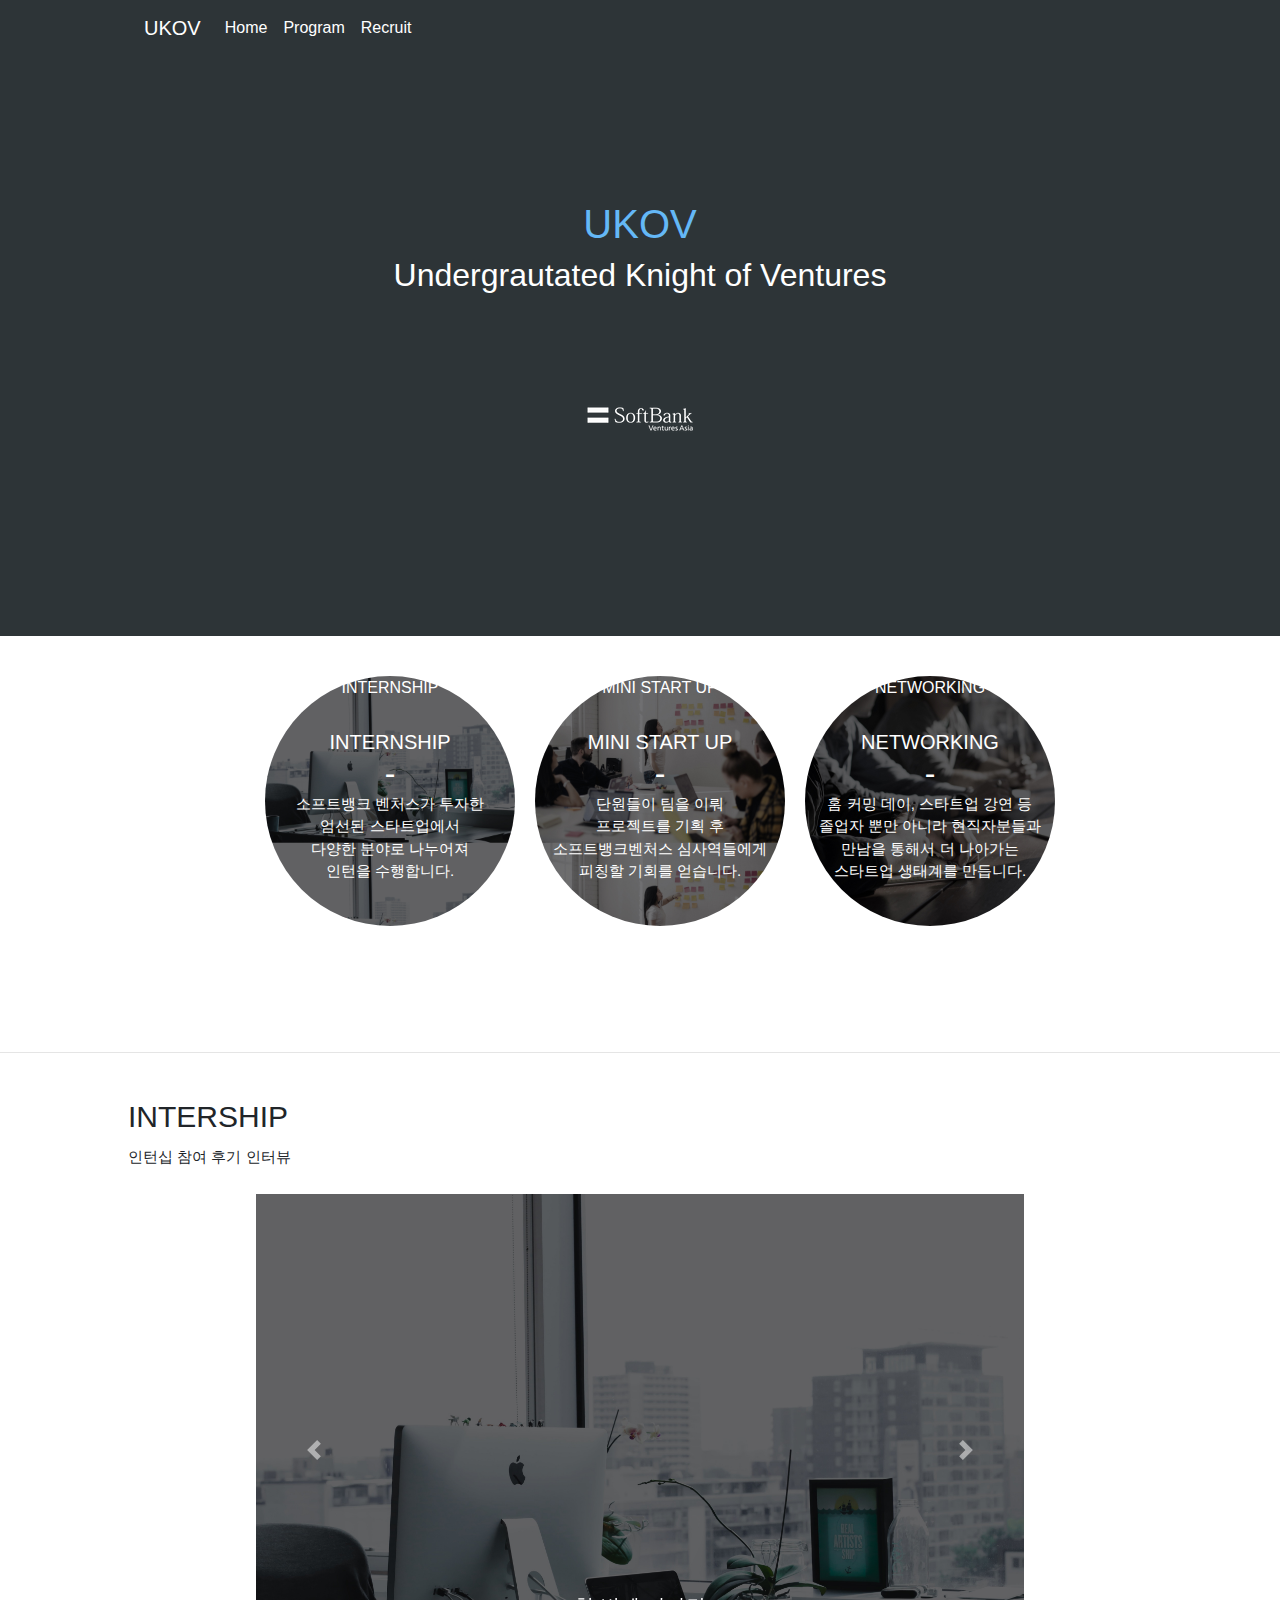
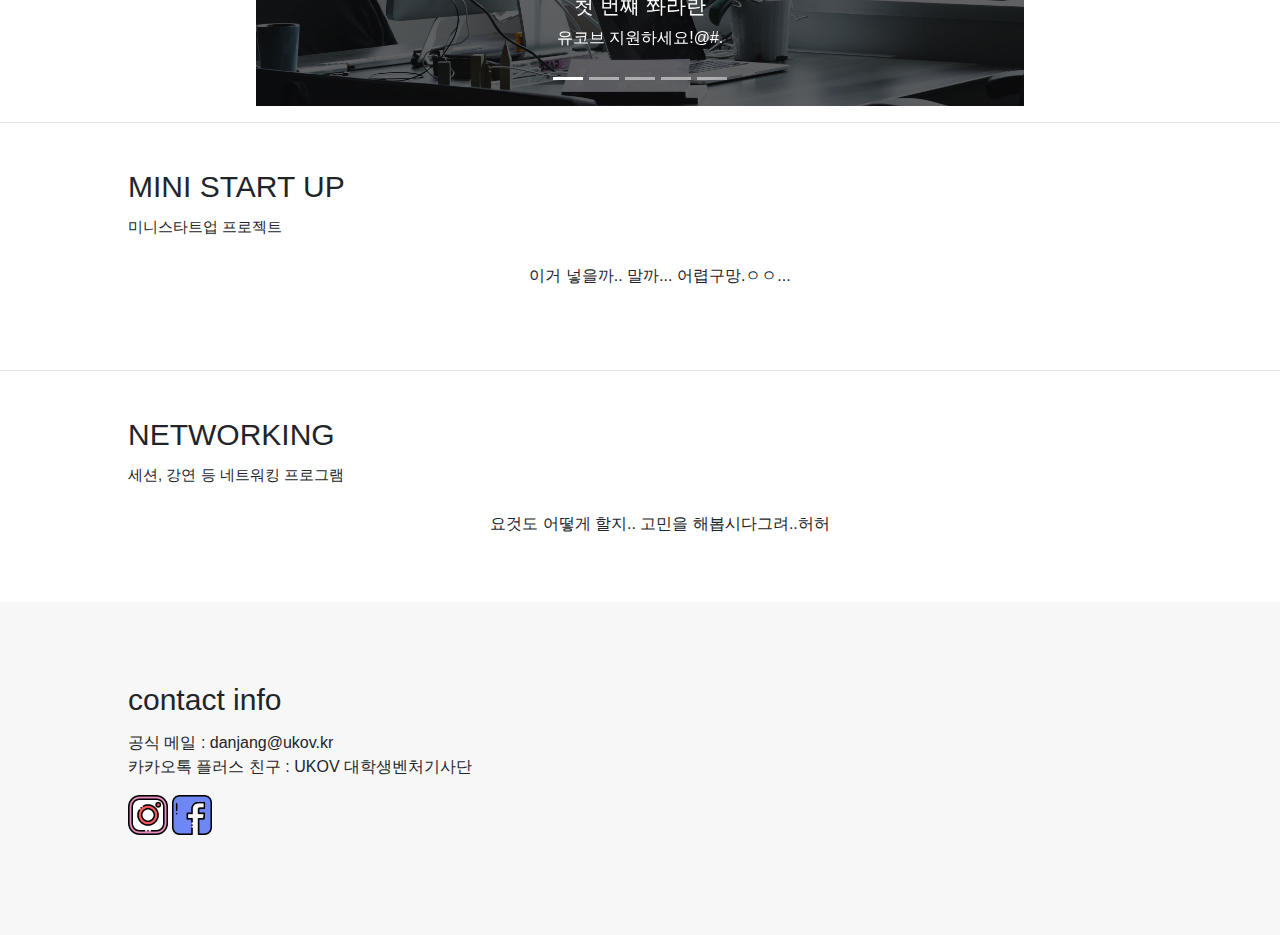
==== ukov.kr/program.html @ e38338cc "Add files via upload" ====
<!DOCTYPE html>
<head>
    <meta charset="utf-8">
    <title>UKOV.program</title>
    <link rel="stylesheet" href="style.css">
    <script src="index.js"></script>
    <link rel="stylesheet" href="https://stackpath.bootstrapcdn.com/bootstrap/4.5.2/css/bootstrap.min.css" integrity="sha384-JcKb8q3iqJ61gNV9KGb8thSsNjpSL0n8PARn9HuZOnIxN0hoP+VmmDGMN5t9UJ0Z" crossorigin="anonymous">
    <script src="https://code.jquery.com/jquery-3.5.1.slim.min.js" integrity="sha384-DfXdz2htPH0lsSSs5nCTpuj/zy4C+OGpamoFVy38MVBnE+IbbVYUew+OrCXaRkfj" crossorigin="anonymous"></script>
    <script src="https://cdn.jsdelivr.net/npm/popper.js@1.16.1/dist/umd/popper.min.js" integrity="sha384-9/reFTGAW83EW2RDu2S0VKaIzap3H66lZH81PoYlFhbGU+6BZp6G7niu735Sk7lN" crossorigin="anonymous"></script>
    <script src="https://stackpath.bootstrapcdn.com/bootstrap/4.5.2/js/bootstrap.min.js" integrity="sha384-B4gt1jrGC7Jh4AgTPSdUtOBvfO8shuf57BaghqFfPlYxofvL8/KUEfYiJOMMV+rV" crossorigin="anonymous"></script>
</head>



<body>

    <div id="navchange" class="lpadding">
        <nav class="navbar navbar-expand-lg navbar-light">
            <a class="navbar-brand" href="index.html">UKOV</a>
            <button class="navbar-toggler" type="button" data-toggle="collapse" data-target="#navbarNav" aria-controls="navbarNav" aria-expanded="false" aria-label="Toggle navigation">
            <span class="navbar-toggler-icon"></span>
            </button>
            <div class="collapse navbar-collapse" id="navbarNav">
            <ul class="navbar-nav">
                <li class="nav-item active">
                <a class="nav-link" href="index.html">Home <span class="sr-only">(current)</span></a>
                </li>
                <li class="nav-item">
                <a class="nav-link" href="#">Program</a>
                </li>
                <li class="nav-item">
                <a class="nav-link" href="recruit.html">Recruit</a>
                </li>
            </ul>
            </div>
        </nav>
    </div>

    <div class="initial">
      <h1>UKOV</h1>
      <h2>Undergrautated Knight of Ventures</h2>
      <a class="SBVS" href="http://www.softbank.co.kr/ko2/">
          <img src="images/SoftBank VA_logo_WH.webp">
      </a>
    </div>



    <div class="mission">
        <div class="mission-inbox">
            <ul>
                <li><span>INTERNSHIP</span>
                    <div>
                      <h1>INTERNSHIP</h1>
                      <h2>-</h2>
                      <p>소프트뱅크 벤처스가 투자한<br>
                          엄선된 스타트업에서<br>
                          다양한 분야로 나누어져<br>
                          인턴을 수행합니다.
                        </p>
                    </div>
                </li>
                <li><span>MINI START UP</span>
                    <span>
                      <h1>MINI START UP</h1>
                      <h2>-</h2>
                      <p>단원들이 팀을 이뤄<br>
                          프로젝트를 기획 후<br>
                          소프트뱅크벤처스 심사역들에게<br>
                          피칭할 기회를 얻습니다.
                      </p>
                    </span>
                </li>
                <li><span>NETWORKING</span>
                    <span>
                      <h1>NETWORKING</h1>
                      <h2>-</h2>
                      <p>홈 커밍 데이, 스타트업 강연 등<br>
                          졸업자 뿐만 아니라 현직자분들과<br>
                          만남을 통해서 더 나아가는<br>
                          스타트업 생태계를 만듭니다.
                        </p>
                    </span>
                </li>
            </ul>
        </div>
    </div>
    <hr>
    <div class="intership">
      <div class="lpadding">
        <h1>INTERSHIP</h1>
        <h2>인턴십 참여 후기 인터뷰</h2>
      </div>
      <div class="slidecardsizing slidecardsizing">
        <div id="carouselExampleCaptions" class="carousel slide" data-ride="carousel">
            <ol class="carousel-indicators">
              <li data-target="#carouselExampleCaptions" data-slide-to="0" class="active"></li>
              <li data-target="#carouselExampleCaptions" data-slide-to="1"></li>
              <li data-target="#carouselExampleCaptions" data-slide-to="2"></li>
              <li data-target="#carouselExampleCaptions" data-slide-to="3"></li>
              <li data-target="#carouselExampleCaptions" data-slide-to="4"></li>
            </ol>
            <div class="carousel-inner">

              <div class="carousel-item active ">
                <img src="images/first.jpg" class="d-block w-100" alt="...">
                <a href="#">
                  <div class="carousel-caption d-none d-md-block">
                    <h5>첫 번쨰 쫘라란</h5>
                    <p>유코브 지원하세요!@#.</p>
                  </div>
                </a>
              </div>
              <div class="carousel-item">
                <img src="images/second.jpg" class="d-block w-100" alt="...">
                <a href="#">
                  <div class="carousel-caption d-none d-md-block">
                    <h5>다음은 당신입니다</h5>
                    <p>welcome to ukov.</p>
                  </div>
                </a>
              </div>
              <div class="carousel-item">
                <img src="images/third.jpg" class="d-block w-100" alt="...">
                <a href="#">
                  <div class="carousel-caption d-none d-md-block">
                    <h5>세 번째도 쭈르륽</h5>
                    <p>당신을 기다리고 있답니다 :)</p>
                  </div>
                  </a>
              </div>
              <div class="carousel-item">
                <img src="images/fourth.JPG" class="d-block w-100" alt="...">
                <a href="#">
                  <div class="carousel-caption d-none d-md-block">
                    <h5>네 번째도 이렇게 왔어요</h5>
                    <p>후후 23기 지원 조금 있으면 시작합니다.</p>
                  </div>
                  </a>
              </div>
              <div class="carousel-item">
                <img src="images/fifth.JPG" class="d-block w-100" alt="...">
                <a href="#">
                  <div class="carousel-caption d-none d-md-block">
                    <h5>얄루얄루</h5>
                    <p>합격을 기원합니다 :D</p>
                  </div>
                </a>
              </div>
            </div>
            <a class="carousel-control-prev" href="#carouselExampleCaptions" role="button" data-slide="prev">
              <span class="carousel-control-prev-icon" aria-hidden="true"></span>
              <span class="sr-only">Previous</span>
            </a>
            <a class="carousel-control-next" href="#carouselExampleCaptions" role="button" data-slide="next">
              <span class="carousel-control-next-icon" aria-hidden="true"></span>
              <span class="sr-only">Next</span>
            </a>
        </div>
      </div>
    </div>
    <hr>
    <div class="MINISTARTUP">
      <div class="lpadding">
        <h1>MINI START UP</h1>
        <h2>​미니스타트업 프로젝트</h2>
      </div>
      <div class="programcard">
        <ul>
          <li>이거 넣을까.. 말까... 어렵구망.ㅇㅇ...</li>
        </ul>
      </div>
    </div>
    <hr>
    <div class="NETWORKING">
      <div class="lpadding">
        <h1>NETWORKING</h1>
        <h2>​세션, 강연 등 네트워킹 프로그램</h2>
      </div>
      <div class="programcard">
        <ul>
          <li>요것도 어떻게 할지.. 고민을 해봅시다그려..허허<li>
        </ul>
      </div>
    </div>



    <div class="contact lpadding">
        <h1>contact info</h1>
        <p>공식 메일 : danjang@ukov.kr<br>
            카카오톡 플러스 친구 : UKOV 대학생벤처기사단<br>
        </p>
        <a href="https://www.instagram.com/ukov_official/"><img src="images/instagram.png"></a>
        <a href="https://www.facebook.com/ukov.kr"><img src="images/facebook.png"></a>
    </div>

</body>
---- ukov.kr/style.css ----
@import url(<link href="https://fonts.googleapis.com/css2?family=Roboto:wght@500;700&display=swap" rel="stylesheet">);

body{
    all: unset;
    background-color: white;
    margin: 0px;
    padding: 0px;
    border: 0px;
}
li {
    all:unset;
}

hr {
    color: #f7f7f7;
    margin: 0;
}

.lpadding{
    padding-left: 10%;
    padding-right: 10%;
}

.lpadding h1{
    font-size: 30px;
    padding-top: 30px;
    padding-bottom: 5px;
}

.lpadding h2{
    font-size: 15px;
    padding-bottom: 20px;
}



#navchange{
    z-index: 10;
    background-color: #2d3437;
    position: fixed;
    top: 0;
    left: 0;
    right: 0;
    height: 60px;
}

#navchange a{
    color: white;
}

#navchange a:hover{
    color: #64B8F6;
}






.initial{
    text-align: center;
    padding-top: 200px;
    padding-bottom: 200px;
    background-color: #2d3437;
    display: flex;
    flex-direction: column;
    justify-items: center;
    align-items: center;

}

.initial h1{
    color: #64B8F6;
    font-family: 'Roboto', sans-serif;
}

.initial h2{
    color: white;
    padding-bottom: 100px;
    font-family: 'Roboto', sans-serif;
}






.vision-box{
    background-color: #f7f7f7;
    color: #2d3437;
    text-align : center;
    padding-top: 100px;
    padding-bottom: 100px;
}









.about-box{
    padding-top: 100px;
    padding-bottom: 100px;
    background-color: white;
    text-align: left;
    align-items: center;
}
.about-box ul{
    text-align: center;
    display: flex;
    justify-content: center;
    flex-wrap: wrap;
    padding-right: 50px;
    padding-left: 50px;
}
.about-box li{
    padding-top: 30px;
    padding-left: 20px;
    padding-right: 20px;
}
.about-card p{
 font-size: 10px;
}








.mission ul{
    padding-top: 30px;
    padding-bottom: 100px;
    display: flex;
    justify-content: center;
    flex-wrap: wrap;
}

.mission li{
    text-align: center;
    border-radius: 50%;
    width: 250px;
    height: 250px;
    margin: 0px;
    color: white;  
    margin: 10px;
}

.mission li:nth-child(1){
    background-image: url(images/first.jpg);
    background-size: 100%;
}



.mission li:nth-child(1) span{
    z-index: 2;
    opacity: 1;
}

.mission li:nth-child(1) div:hover{
    background-color: yellow;
    padding: 20px;
    display: none;
}


.mission li:nth-child(1) span{
    display: block;
}








.mission li:nth-child(2){
    background-image: url(images/second.jpg);
    background-size: 100%;
}

.mission li:nth-child(3){
    background-image: url(images/third.jpg);
    background-size: 150%;
}



.mission li h1{
    padding-top: 30px;
    font-size: 20px;
    margin: 0px;
}
.mission li p{
    font-size: 15px;
}
.mission li h2{
    margin: 0px;
}









.partners ul{
    align-items: center;
    padding: 30px 10%;
    display: flex;
    flex-wrap: wrap;
    justify-content: space-evenly;
}

.partners ul li{
    max-width: 150px;
    justify-items: ;
}

.partners li img{
    max-width: 120px;

}







.contact {
    background-color: #f7f7f7;
    padding-bottom: 100px;
    padding-top: 50px;
}

.contact a img{
    width: 40px;
}


.programcard{
    text-align: center;
    padding-bottom: 50px;
}




.slidecardsizing {
    padding-left: 20%;
    padding-right: 20%;
}








.recruitinfo ul{
    padding-top: 20px;
    display: flex;
    flex-direction: column;
}

.recruitinfo ul li{
    padding-top: 50px;
    padding-bottom: 30px;
    display: flex;
}

.recruitinfo ul li h3{
    font-size: 20px;
    font-weight: bold;
}

.recruitinfo ul li span:nth-child(1){
    width: 15%;
    color: #64B8F6;
    font-size: 20px;
    font-weight: bold;
}

.recruitinfo ul li span:nth-child(2){
    width:  75%;
}
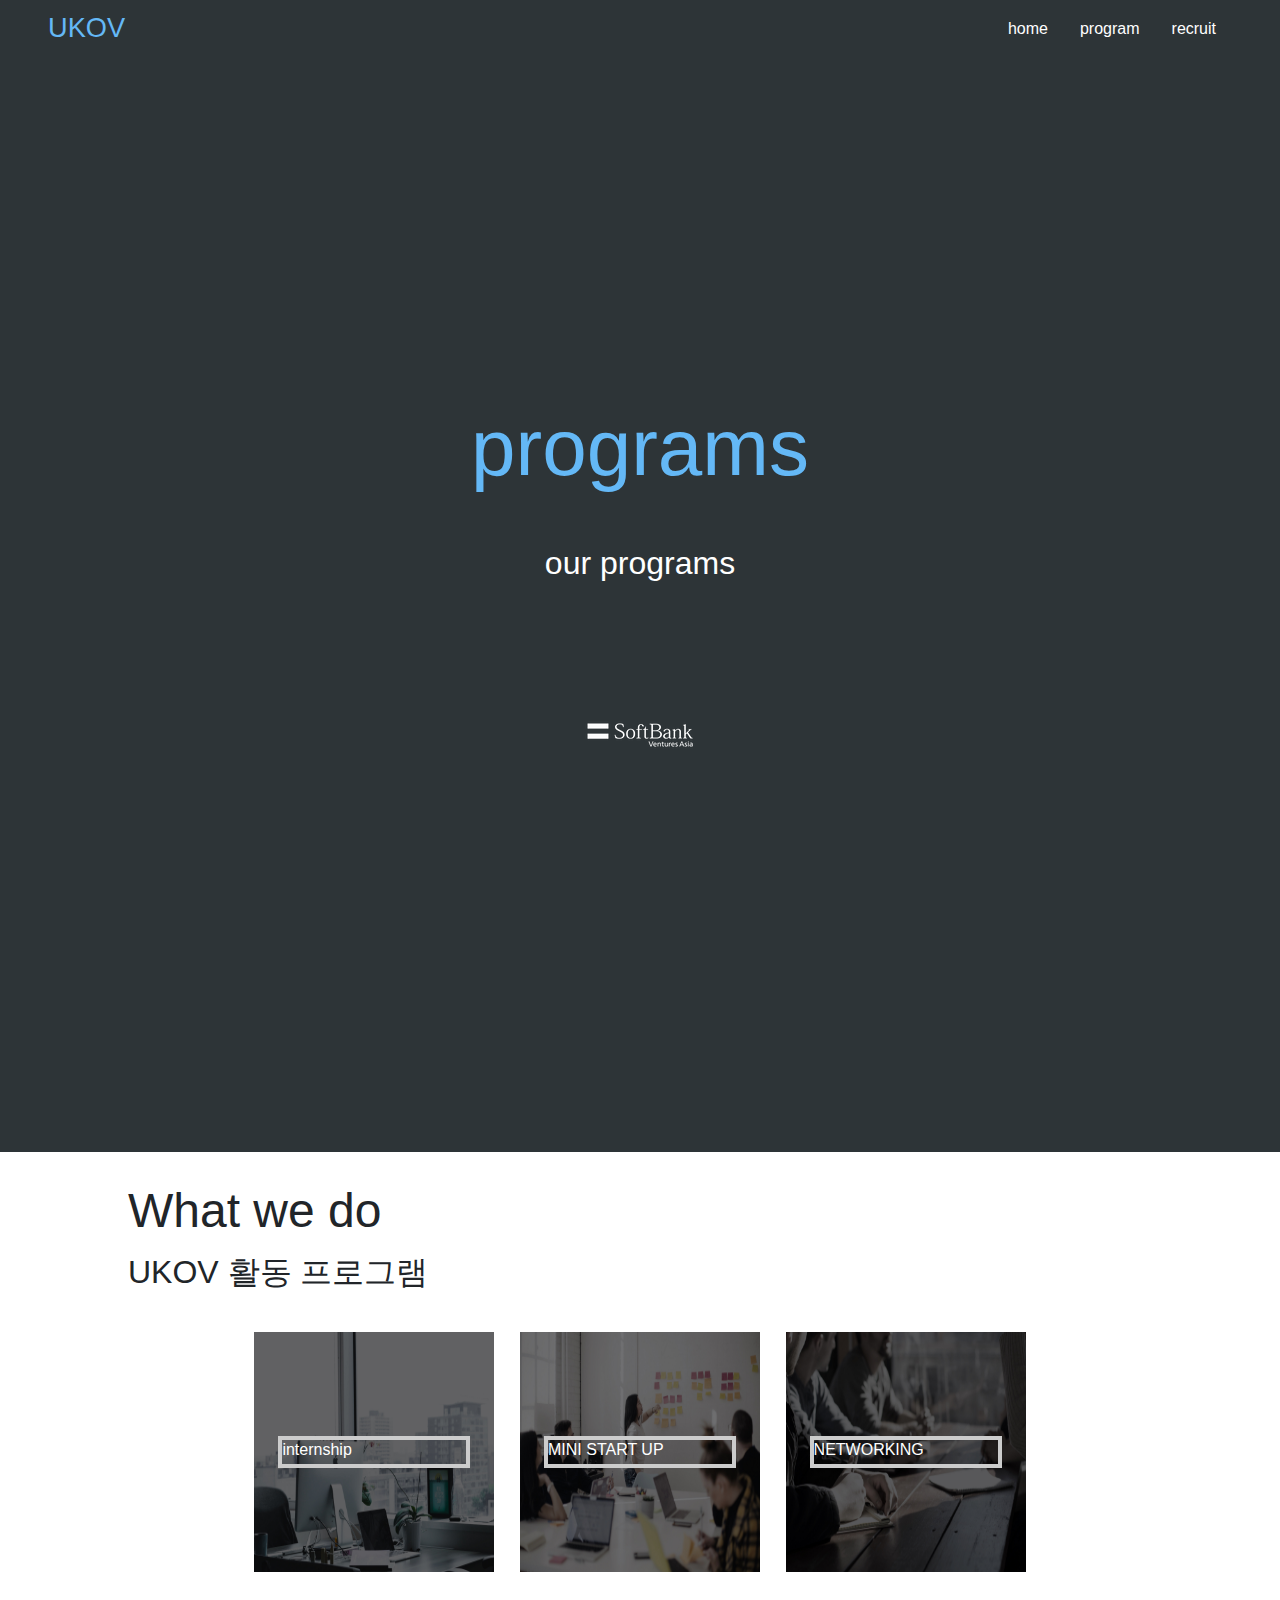
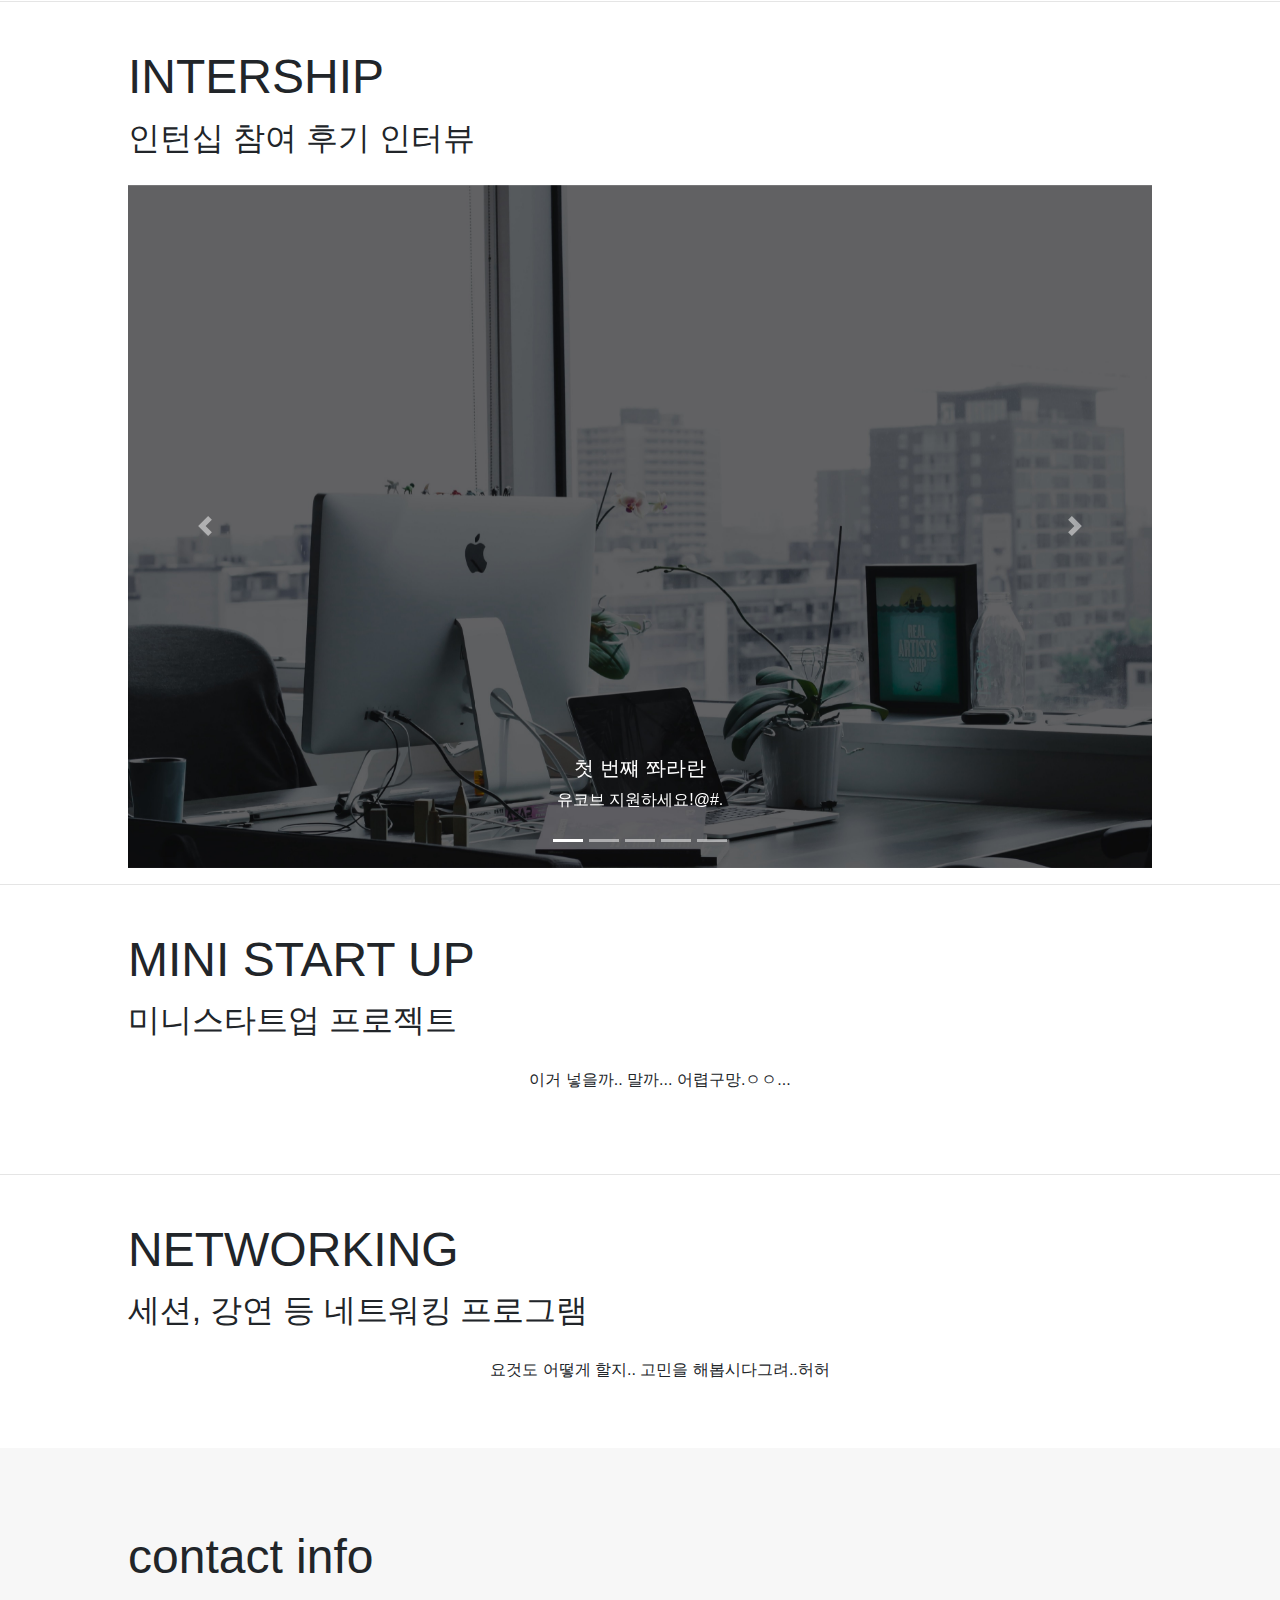
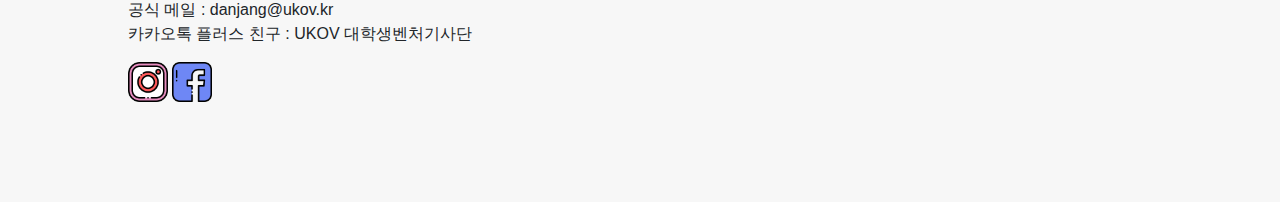
==== commit efdd500e: "Add files via upload" ====
--- a/ukov.kr/program.html
+++ b/ukov.kr/program.html
@@ -1,9 +1,10 @@
 <!DOCTYPE html>
 <head>
     <meta charset="utf-8">
+    <meta name="viewport" content="width-device-width, initial-scale=1.0">
     <title>UKOV.program</title>
     <link rel="stylesheet" href="style.css">
-    <script src="index.js"></script>
+    <script src="index.js" defer></script>
     <link rel="stylesheet" href="https://stackpath.bootstrapcdn.com/bootstrap/4.5.2/css/bootstrap.min.css" integrity="sha384-JcKb8q3iqJ61gNV9KGb8thSsNjpSL0n8PARn9HuZOnIxN0hoP+VmmDGMN5t9UJ0Z" crossorigin="anonymous">
     <script src="https://code.jquery.com/jquery-3.5.1.slim.min.js" integrity="sha384-DfXdz2htPH0lsSSs5nCTpuj/zy4C+OGpamoFVy38MVBnE+IbbVYUew+OrCXaRkfj" crossorigin="anonymous"></script>
     <script src="https://cdn.jsdelivr.net/npm/popper.js@1.16.1/dist/umd/popper.min.js" integrity="sha384-9/reFTGAW83EW2RDu2S0VKaIzap3H66lZH81PoYlFhbGU+6BZp6G7niu735Sk7lN" crossorigin="anonymous"></script>
@@ -14,84 +15,85 @@
 
 <body>
 
-    <div id="navchange" class="lpadding">
-        <nav class="navbar navbar-expand-lg navbar-light">
-            <a class="navbar-brand" href="index.html">UKOV</a>
-            <button class="navbar-toggler" type="button" data-toggle="collapse" data-target="#navbarNav" aria-controls="navbarNav" aria-expanded="false" aria-label="Toggle navigation">
-            <span class="navbar-toggler-icon"></span>
-            </button>
-            <div class="collapse navbar-collapse" id="navbarNav">
-            <ul class="navbar-nav">
-                <li class="nav-item active">
-                <a class="nav-link" href="index.html">Home <span class="sr-only">(current)</span></a>
-                </li>
-                <li class="nav-item">
-                <a class="nav-link" href="#">Program</a>
-                </li>
-                <li class="nav-item">
-                <a class="nav-link" href="recruit.html">Recruit</a>
-                </li>
-            </ul>
-            </div>
-        </nav>
+  <div class="navBar lpadding">
+    <div class="navBarMain">
+        <a href="index.html">UKOV</a>
     </div>
+    <div class="navBarMenu">
+        <li><a href="index.html">home</a></li>
+        <li><a href="program.html">program</a></li>
+        <li><a href="recruit.html">recruit</a></li>
+    </div>
+    <a href="#" class="navBarToggleBtn">
+        <img src="images/hamburger.png">
+    </a>
+</div>
 
     <div class="initial">
-      <h1>UKOV</h1>
-      <h2>Undergrautated Knight of Ventures</h2>
-      <a class="SBVS" href="http://www.softbank.co.kr/ko2/">
+      <h1>programs</h1>
+      <h2>our programs</h2>
+      <a href="http://www.softbank.co.kr/ko2/">
           <img src="images/SoftBank VA_logo_WH.webp">
       </a>
     </div>
 
 
 
+    
+    <div class="lpadding">
+        <h1>What we do</h1>
+        <h2>UKOV 활동 프로그램</h2>
+    </div>
     <div class="mission">
-        <div class="mission-inbox">
-            <ul>
-                <li><span>INTERNSHIP</span>
-                    <div>
-                      <h1>INTERNSHIP</h1>
-                      <h2>-</h2>
-                      <p>소프트뱅크 벤처스가 투자한<br>
+      <div class="imgHoverEvent">
+          <div class="imgBox"><img src="images/first.jpg"> </div>
+              <div class="hoverBox">
+                  <span>
+                      <h1>internship</h1>
+                      <p class="p1">internship</p>
+                      <p class="p2">소프트뱅크 벤처스가 투자한<br>
                           엄선된 스타트업에서<br>
                           다양한 분야로 나누어져<br>
-                          인턴을 수행합니다.
-                        </p>
-                    </div>
-                </li>
-                <li><span>MINI START UP</span>
-                    <span>
+                          인턴을 수행합니다.</p>
+                  </span>
+              </div>
+      </div>
+
+      <div class="imgHoverEvent">
+          <div class="imgBox"><img src="images/second.jpg"> </div>
+              <div class="hoverBox">
+                  <span>
                       <h1>MINI START UP</h1>
-                      <h2>-</h2>
-                      <p>단원들이 팀을 이뤄<br>
+                      <p class="p1">MINI START UP</p>
+                      <p class="p2">단원들이 팀을 이뤄<br>
                           프로젝트를 기획 후<br>
                           소프트뱅크벤처스 심사역들에게<br>
-                          피칭할 기회를 얻습니다.
-                      </p>
-                    </span>
-                </li>
-                <li><span>NETWORKING</span>
-                    <span>
+                          피칭할 기회를 얻습니다.</p>
+                  </span>
+              </div>
+      </div>
+
+      <div class="imgHoverEvent">
+          <div class="imgBox"><img src="images/third.jpg"> </div>
+              <div class="hoverBox">
+                  <span>
                       <h1>NETWORKING</h1>
-                      <h2>-</h2>
-                      <p>홈 커밍 데이, 스타트업 강연 등<br>
+                      <p class="p1">NETWORKING</p>
+                      <p class="p2">홈 커밍 데이, 스타트업 강연 등<br>
                           졸업자 뿐만 아니라 현직자분들과<br>
                           만남을 통해서 더 나아가는<br>
-                          스타트업 생태계를 만듭니다.
-                        </p>
-                    </span>
-                </li>
-            </ul>
-        </div>
-    </div>
+                          스타트업 생태계를 만듭니다.</p>
+                  </span>
+              </div>
+      </div>
+  </div>
     <hr>
-    <div class="intership">
+    <div id="internship">
       <div class="lpadding">
         <h1>INTERSHIP</h1>
         <h2>인턴십 참여 후기 인터뷰</h2>
       </div>
-      <div class="slidecardsizing slidecardsizing">
+      <div class="lpadding">
         <div id="carouselExampleCaptions" class="carousel slide" data-ride="carousel">
             <ol class="carousel-indicators">
               <li data-target="#carouselExampleCaptions" data-slide-to="0" class="active"></li>
@@ -101,11 +103,10 @@
               <li data-target="#carouselExampleCaptions" data-slide-to="4"></li>
             </ol>
             <div class="carousel-inner">
-
               <div class="carousel-item active ">
                 <img src="images/first.jpg" class="d-block w-100" alt="...">
                 <a href="#">
-                  <div class="carousel-caption d-none d-md-block">
+                  <div class="carousel-caption d-md-block">
                     <h5>첫 번쨰 쫘라란</h5>
                     <p>유코브 지원하세요!@#.</p>
                   </div>
@@ -114,35 +115,35 @@
               <div class="carousel-item">
                 <img src="images/second.jpg" class="d-block w-100" alt="...">
                 <a href="#">
-                  <div class="carousel-caption d-none d-md-block">
+                  <div class="carousel-caption d-md-block">
                     <h5>다음은 당신입니다</h5>
                     <p>welcome to ukov.</p>
                   </div>
                 </a>
               </div>
-              <div class="carousel-item">
+              <div class="carousel-item"> 
                 <img src="images/third.jpg" class="d-block w-100" alt="...">
                 <a href="#">
-                  <div class="carousel-caption d-none d-md-block">
+                  <div class="carousel-caption d-md-block">
                     <h5>세 번째도 쭈르륽</h5>
                     <p>당신을 기다리고 있답니다 :)</p>
                   </div>
                   </a>
               </div>
               <div class="carousel-item">
-                <img src="images/fourth.JPG" class="d-block w-100" alt="...">
+                <img src="images/first.jpg" class="d-block w-100" alt="...">
                 <a href="#">
-                  <div class="carousel-caption d-none d-md-block">
+                  <div class="carousel-caption d-md-block">
                     <h5>네 번째도 이렇게 왔어요</h5>
                     <p>후후 23기 지원 조금 있으면 시작합니다.</p>
                   </div>
                   </a>
               </div>
               <div class="carousel-item">
-                <img src="images/fifth.JPG" class="d-block w-100" alt="...">
+                <img src="images/second.jpg" class="d-block w-100" alt="...">
                 <a href="#">
-                  <div class="carousel-caption d-none d-md-block">
-                    <h5>얄루얄루</h5>
+                  <div class="carousel-caption d-md-block">
+                    <h5>하하이 이것 참</h5>
                     <p>합격을 기원합니다 :D</p>
                   </div>
                 </a>
--- a/ukov.kr/style.css
+++ b/ukov.kr/style.css
@@ -1,12 +1,18 @@
 @import url(<link href="https://fonts.googleapis.com/css2?family=Roboto:wght@500;700&display=swap" rel="stylesheet">);
+
+
 
 body{
     all: unset;
-    background-color: white;
+    background-color: #2d3437;
     margin: 0px;
     padding: 0px;
     border: 0px;
-}
+    font-size: 20px;
+    font-family: 'Roboto' sans-serif;
+}
+
+
 li {
     all:unset;
 }
@@ -22,34 +28,66 @@
 }
 
 .lpadding h1{
-    font-size: 30px;
+    font-size: 3rem;
     padding-top: 30px;
     padding-bottom: 5px;
 }
 
 .lpadding h2{
-    font-size: 15px;
+    font-size: 2rem;
     padding-bottom: 20px;
 }
 
 
 
-#navchange{
-    z-index: 10;
+
+
+.navBar {
+    display: flex;
+    justify-content: space-between;
+    align-items: center;
     background-color: #2d3437;
+    color: white;
+    padding: 0.5em 3em;
     position: fixed;
     top: 0;
-    left: 0;
-    right: 0;
-    height: 60px;
-}
-
-#navchange a{
+    width: 100%;
+    z-index: 10;
+}
+
+.navBar a{
+    font-size: 1.7em;
+    color: #64b8f6;
+}
+
+.navBarMenu{
+    display: flex;
+    justify-content: space-between;
+    justify-items: center;
+    list-style: none;
+}
+
+.navBarMenu li a{
+    font-size: 1rem;
+    padding: 0.5em 1em;
     color: white;
-}
-
-#navchange a:hover{
+    vertical-align: middle;
+}
+
+.navBar a:hover{
     color: #64B8F6;
+    text-decoration: none;
+}
+
+.navBarToggleBtn{
+    display: none;
+    position: absolute;
+    right: 2em;
+    top: 0.2em;
+}
+
+.navBarToggleBtn img{
+    width: 1em;
 }
 
 
@@ -59,26 +97,24 @@
 
 .initial{
     text-align: center;
-    padding-top: 200px;
-    padding-bottom: 200px;
+    padding-top: 25em;
+    padding-bottom: 25em;
     background-color: #2d3437;
     display: flex;
     flex-direction: column;
-    justify-items: center;
-    align-items: center;
-
 }
 
 .initial h1{
     color: #64B8F6;
-    font-family: 'Roboto', sans-serif;
+    font-size: 5em;
+    padding-bottom: 0.5em;
 }
 
 .initial h2{
     color: white;
-    padding-bottom: 100px;
-    font-family: 'Roboto', sans-serif;
-}
+    padding-bottom: 4em;
+}
+
 
 
 
@@ -93,6 +129,10 @@
     padding-bottom: 100px;
 }
 
+.vision-box p {
+    font-size: 1.5em;
+}
+
 
 
 
@@ -122,87 +162,104 @@
     padding-right: 20px;
 }
 .about-card p{
- font-size: 10px;
-}
-
-
-
-
-
-
-
-
-.mission ul{
-    padding-top: 30px;
-    padding-bottom: 100px;
-    display: flex;
+ font-size: 2em;
+}
+
+
+
+
+.mission{
+    display:flex;
+    justify-items: center;
     justify-content: center;
     flex-wrap: wrap;
 }
 
-.mission li{
-    text-align: center;
-    border-radius: 50%;
-    width: 250px;
-    height: 250px;
-    margin: 0px;
-    color: white;  
-    margin: 10px;
-}
-
-.mission li:nth-child(1){
-    background-image: url(images/first.jpg);
-    background-size: 100%;
-}
-
-
-
-.mission li:nth-child(1) span{
-    z-index: 2;
+img{min-height: 100%; max-width: 100%; }
+
+.imgHoverEvent{
+    width: 15em; 
+    height: 15em; 
+    position: relative; 
+    overflow: hidden; 
+    margin: 1%;
+}
+
+.imgHoverEvent .imgBox{
+    width: 15em; 
+    height: 15em; 
+    text-align: center;
+}
+
+.imgHoverEvent .hoverBox{
+    top: 0; 
+    left: 0; 
+    width: 15em; 
+    height: 15em; 
+    text-align: center;
+}
+
+.hoverBox p.p1{
+    text-align: center; 
+    font-size: 1.5em; 
+    top: 0px;
+    bottom: 0px;
+}
+
+.hoverBox p.p2{
+    margin-top: 10%; 
+    font-size: 0.75em;
+} 
+
+
+.hoverBox span h1{
+    position: absolute;
+    font-size: 1em;
+    top: 0;
+    text-align: center;
+    margin: 0 auto;
+}
+
+.hoverBox span{
+    color: white; 
+    border: 4px solid #ccc; 
+    position: absolute; 
+    top: 50%; 
+    transform: translateY(-50%); 
+    height: 2em; 
+    width: 80%; 
+    left: 10%;
+    transition: 0.5s;
+}
+
+.hoverBox span p{
+    opacity: 0;
+}
+
+.imgHoverEvent:hover .hoverBox span{
+    animation: eventAni 0.8s linear 1; 
+    height: 80%; 
+    background: gray;
+}
+
+.imgHoverEvent:hover .hoverBox span p{
+    animation: eventAni2 0.8s linear 1; 
     opacity: 1;
 }
 
-.mission li:nth-child(1) div:hover{
-    background-color: yellow;
-    padding: 20px;
-    display: none;
-}
-
-
-.mission li:nth-child(1) span{
-    display: block;
-}
-
-
-
-
-
-
-
-
-.mission li:nth-child(2){
-    background-image: url(images/second.jpg);
-    background-size: 100%;
-}
-
-.mission li:nth-child(3){
-    background-image: url(images/third.jpg);
-    background-size: 150%;
-}
-
-
-
-.mission li h1{
-    padding-top: 30px;
-    font-size: 20px;
-    margin: 0px;
-}
-.mission li p{
-    font-size: 15px;
-}
-.mission li h2{
-    margin: 0px;
-}
+.imgHoverEvent:hover .hoverBox span h1{ opacity: 0; }
+
+@keyframes eventAni{
+    0%{height: 2em;}
+    50%{height: 60%;}
+    100%{height: 80%;;}
+}
+@keyframes eventAni2{
+    0%{opacity: 0;}
+    50%{opacity: 0;}
+    100%{opacity: 1;}
+}
+
 
 
 
@@ -268,7 +325,7 @@
 
 
 .recruitinfo ul{
-    padding-top: 20px;
+    padding: 40px 0px;
     display: flex;
     flex-direction: column;
 }
@@ -276,21 +333,101 @@
 .recruitinfo ul li{
     padding-top: 50px;
     padding-bottom: 30px;
+
     display: flex;
 }
 
 .recruitinfo ul li h3{
-    font-size: 20px;
+    font-size: 1.5em;
     font-weight: bold;
 }
 
 .recruitinfo ul li span:nth-child(1){
     width: 15%;
     color: #64B8F6;
-    font-size: 20px;
+    font-size: 1.5em;
     font-weight: bold;
 }
 
 .recruitinfo ul li span:nth-child(2){
     width:  75%;
-}+}
+
+
+
+
+@media screen and (max-width: 768px) {
+
+    .navBar {
+        min-width: 200px;
+        position: fixed;
+        flex-direction: column;
+        align-items: flex-start;
+    }
+    .navBarMenu {
+        display: none;
+        flex-direction: column;
+        width: 100%;
+    }
+
+    .navBarMenu li{
+        width: 100%;
+        text-align: center;
+        padding: 1em;
+    }
+
+    .navBarToggleBtn{
+        width: 1em;
+        display: block;
+    }
+
+    .navBarMenu.active {
+        display: flex;
+    }
+
+    .initial {
+        padding-top: 15em;
+        padding-bottom: 15em;
+    }
+
+    .vision-box p {
+        font-size: 1em;
+    }
+
+
+
+    #internship h5 {
+        font-size: 3%;
+    }
+
+    #internship p {
+        font-size: 2%;
+    }
+
+    .lpadding h1{
+        font-size: 2rem;
+        padding-top: 20px;
+        padding-bottom: 5px;
+    }
+    
+    .lpadding h2{
+        font-size: 1.1rem;
+        padding-bottom: 20px;
+    }
+
+
+
+    .recruitinfo ul li{
+        display: inline-block;
+    }
+
+    .recruitinfo ul li h3 {
+        padding-top: 0.5em;
+    }
+
+    .recruitinfo ul li p {
+        padding-top: 0.5em;
+    }
+    
+
+}
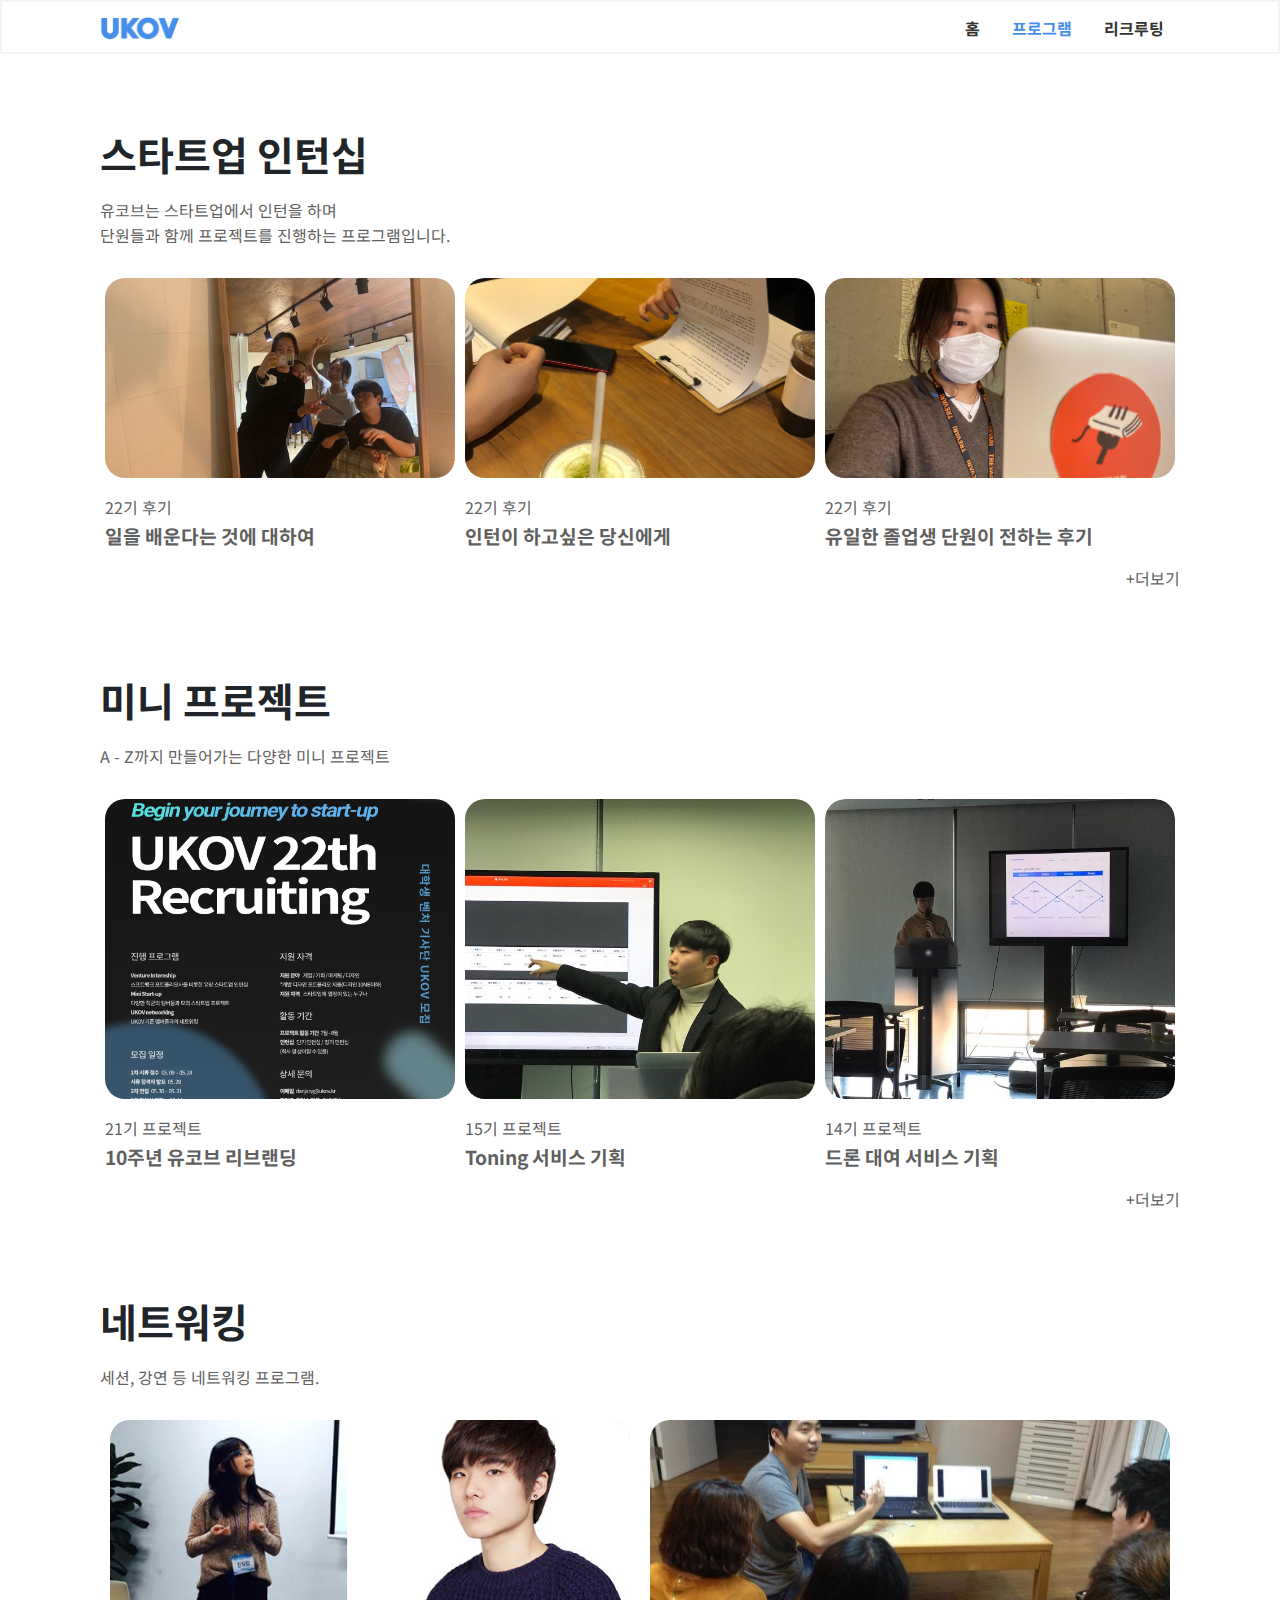
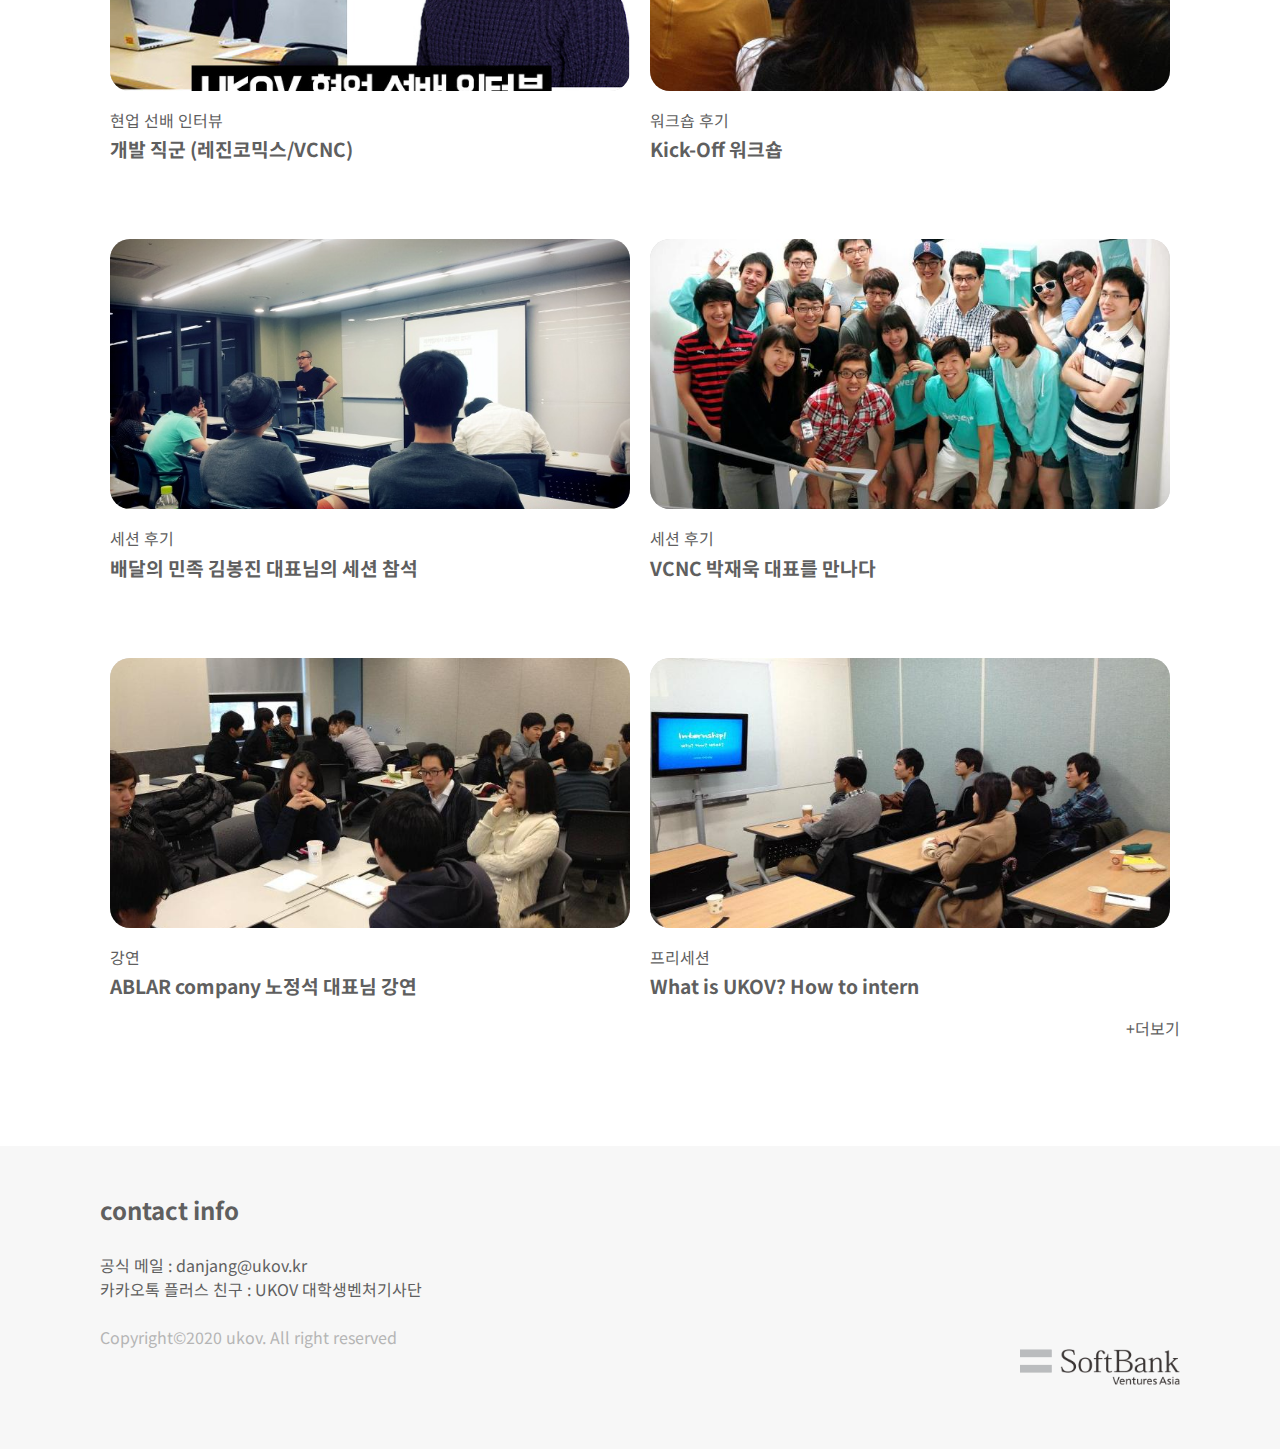
==== commit e577a1cd: "final" ====
--- a/ukov.kr/program.html
+++ b/ukov.kr/program.html
@@ -1,199 +1,156 @@
 <!DOCTYPE html>
+<html>
 <head>
     <meta charset="utf-8">
     <meta name="viewport" content="width-device-width, initial-scale=1.0">
-    <title>UKOV.program</title>
+    <meta property="og:title" content="UKOV가 궁금하다면?">
+    <meta property="og:description" content="UKOV 23기 여러분을 초대합니다!">
+    <meta property="og:image" content="https://t1.daumcdn.net/cfile/tistory/254FB446552B89692A">
+    <title>UKOV</title>
     <link rel="stylesheet" href="style.css">
+    <link href="https://fonts.googleapis.com/css2?family=Noto+Sans+KR:wght@100;300;400;500;700;900&display=swap" rel="stylesheet">
     <script src="index.js" defer></script>
-    <link rel="stylesheet" href="https://stackpath.bootstrapcdn.com/bootstrap/4.5.2/css/bootstrap.min.css" integrity="sha384-JcKb8q3iqJ61gNV9KGb8thSsNjpSL0n8PARn9HuZOnIxN0hoP+VmmDGMN5t9UJ0Z" crossorigin="anonymous">
-    <script src="https://code.jquery.com/jquery-3.5.1.slim.min.js" integrity="sha384-DfXdz2htPH0lsSSs5nCTpuj/zy4C+OGpamoFVy38MVBnE+IbbVYUew+OrCXaRkfj" crossorigin="anonymous"></script>
-    <script src="https://cdn.jsdelivr.net/npm/popper.js@1.16.1/dist/umd/popper.min.js" integrity="sha384-9/reFTGAW83EW2RDu2S0VKaIzap3H66lZH81PoYlFhbGU+6BZp6G7niu735Sk7lN" crossorigin="anonymous"></script>
-    <script src="https://stackpath.bootstrapcdn.com/bootstrap/4.5.2/js/bootstrap.min.js" integrity="sha384-B4gt1jrGC7Jh4AgTPSdUtOBvfO8shuf57BaghqFfPlYxofvL8/KUEfYiJOMMV+rV" crossorigin="anonymous"></script>
+    <link rel="stylesheet" href="https://stackpath.bootstrapcdn.com/bootstrap/4.5.2/css/bootstrap.min.css"
+    integrity="sha384-JcKb8q3iqJ61gNV9KGb8thSsNjpSL0n8PARn9HuZOnIxN0hoP+VmmDGMN5t9UJ0Z" crossorigin="anonymous">
 </head>
 
-
-
 <body>
-
-  <div class="navBar lpadding">
-    <div class="navBarMain">
-        <a href="index.html">UKOV</a>
+    <nav class="navBar">
+        <div></div>
+        <div class="mobile">
+            <div class="navBarMain">
+                <a href="index.html"><img src="images/ukovlogo.png" style="width: 80px;"></a>
+            </div>
+            <a href="#" class="navBarToggleBtn">
+                <img src="images/hamburger.png">
+            </a>
+        </div>
+        <div class="navBarMenu">
+            <li><a href="index.html">홈</a></li>
+            <li><a style="color:#468eea" href="program.html">프로그램</a></li>
+            <li><a href="recruit.html">리크루팅</a></li>
+        </div>
+    </nav>
+    <div class="programAll">
+    <div class="programInternship lrpad">
+        <h1>스타트업 인턴십</h1>
+        <h3>유코브는 스타트업에서 인턴을 하며<br>
+            단원들과 함께 프로젝트를 진행하는 프로그램입니다.</h3>
+        <div class="InternshipBox boxs">
+            <a href="https://ukov.tistory.com/126?category=422066" class="contentBox">
+                <div class="programInternshipBox boxing">
+                    <img src="images/programInternship1st.jpg">
+                </div>
+                <h4>22기 후기</h4>
+                <h5>일을 배운다는 것에 대하여</h5>
+            </a>
+            <a href="https://ukov.tistory.com/127?category=422066" class="contentBox">
+                <div class="programInternshipBox boxing">
+                    <img src="images/programInternship2nd.jpg">
+                </div>
+                <h4>22기 후기</h4>
+                <h5>인턴이 하고싶은 당신에게</h5>
+            </a><a href="https://ukov.tistory.com/129?category=422066" class="contentBox">
+                <div class="programInternshipBox boxing">
+                    <img src="images/programInternship3rd.jpg">
+                </div>
+                <h4>22기 후기</h4>
+                <h5>유일한 졸업생 단원이 전하는 후기</h5>
+            </a>
+        </div>
+        <a class="right" href="https://ukov.tistory.com/">+더보기</a>
     </div>
-    <div class="navBarMenu">
-        <li><a href="index.html">home</a></li>
-        <li><a href="program.html">program</a></li>
-        <li><a href="recruit.html">recruit</a></li>
-    </div>
-    <a href="#" class="navBarToggleBtn">
-        <img src="images/hamburger.png">
-    </a>
-</div>
-
-    <div class="initial">
-      <h1>programs</h1>
-      <h2>our programs</h2>
-      <a href="http://www.softbank.co.kr/ko2/">
-          <img src="images/SoftBank VA_logo_WH.webp">
-      </a>
+    <div class="programProject lrpad">
+        <h1>미니 프로젝트</h1>
+        <h3>A - Z까지 만들어가는 다양한 미니 프로젝트</h3>
+        <div class="projectBox boxs">
+            <a href="https://ukov.tistory.com/notice/122" class="contentBox">
+                <div class="programProjectBox boxing">
+                    <img src="images/programProject1st.jpeg">
+                </div>
+                <h4>21기 프로젝트</h4>
+                <h5>10주년 유코브 리브랜딩</h5>
+            </a>
+            <a href="https://ukov.tistory.com/105" class="contentBox">
+                <div class="programProjectBox boxing">
+                    <img src="images/programProject2nd.jpg">
+                </div>
+                <h4>15기 프로젝트</h4>
+                <h5>Toning 서비스 기획</h5>
+            </a>
+            <a href="https://ukov.tistory.com/104?category=422066" class="contentBox">
+                <div class="programProjectBox boxing">
+                    <img src="images/programProject3rd.jpg">
+                </div>
+                <h4>14기 프로젝트</h4>
+                <h5>드론 대여 서비스 기획</h5>
+            </a>
+        </div>
+        <a class="right" href="https://ukov.tistory.com/">+더보기</a>
     </div>
 
-
-
-    
-    <div class="lpadding">
-        <h1>What we do</h1>
-        <h2>UKOV 활동 프로그램</h2>
-    </div>
-    <div class="mission">
-      <div class="imgHoverEvent">
-          <div class="imgBox"><img src="images/first.jpg"> </div>
-              <div class="hoverBox">
-                  <span>
-                      <h1>internship</h1>
-                      <p class="p1">internship</p>
-                      <p class="p2">소프트뱅크 벤처스가 투자한<br>
-                          엄선된 스타트업에서<br>
-                          다양한 분야로 나누어져<br>
-                          인턴을 수행합니다.</p>
-                  </span>
-              </div>
-      </div>
-
-      <div class="imgHoverEvent">
-          <div class="imgBox"><img src="images/second.jpg"> </div>
-              <div class="hoverBox">
-                  <span>
-                      <h1>MINI START UP</h1>
-                      <p class="p1">MINI START UP</p>
-                      <p class="p2">단원들이 팀을 이뤄<br>
-                          프로젝트를 기획 후<br>
-                          소프트뱅크벤처스 심사역들에게<br>
-                          피칭할 기회를 얻습니다.</p>
-                  </span>
-              </div>
-      </div>
-
-      <div class="imgHoverEvent">
-          <div class="imgBox"><img src="images/third.jpg"> </div>
-              <div class="hoverBox">
-                  <span>
-                      <h1>NETWORKING</h1>
-                      <p class="p1">NETWORKING</p>
-                      <p class="p2">홈 커밍 데이, 스타트업 강연 등<br>
-                          졸업자 뿐만 아니라 현직자분들과<br>
-                          만남을 통해서 더 나아가는<br>
-                          스타트업 생태계를 만듭니다.</p>
-                  </span>
-              </div>
-      </div>
-  </div>
-    <hr>
-    <div id="internship">
-      <div class="lpadding">
-        <h1>INTERSHIP</h1>
-        <h2>인턴십 참여 후기 인터뷰</h2>
-      </div>
-      <div class="lpadding">
-        <div id="carouselExampleCaptions" class="carousel slide" data-ride="carousel">
-            <ol class="carousel-indicators">
-              <li data-target="#carouselExampleCaptions" data-slide-to="0" class="active"></li>
-              <li data-target="#carouselExampleCaptions" data-slide-to="1"></li>
-              <li data-target="#carouselExampleCaptions" data-slide-to="2"></li>
-              <li data-target="#carouselExampleCaptions" data-slide-to="3"></li>
-              <li data-target="#carouselExampleCaptions" data-slide-to="4"></li>
-            </ol>
-            <div class="carousel-inner">
-              <div class="carousel-item active ">
-                <img src="images/first.jpg" class="d-block w-100" alt="...">
-                <a href="#">
-                  <div class="carousel-caption d-md-block">
-                    <h5>첫 번쨰 쫘라란</h5>
-                    <p>유코브 지원하세요!@#.</p>
-                  </div>
-                </a>
-              </div>
-              <div class="carousel-item">
-                <img src="images/second.jpg" class="d-block w-100" alt="...">
-                <a href="#">
-                  <div class="carousel-caption d-md-block">
-                    <h5>다음은 당신입니다</h5>
-                    <p>welcome to ukov.</p>
-                  </div>
-                </a>
-              </div>
-              <div class="carousel-item"> 
-                <img src="images/third.jpg" class="d-block w-100" alt="...">
-                <a href="#">
-                  <div class="carousel-caption d-md-block">
-                    <h5>세 번째도 쭈르륽</h5>
-                    <p>당신을 기다리고 있답니다 :)</p>
-                  </div>
-                  </a>
-              </div>
-              <div class="carousel-item">
-                <img src="images/first.jpg" class="d-block w-100" alt="...">
-                <a href="#">
-                  <div class="carousel-caption d-md-block">
-                    <h5>네 번째도 이렇게 왔어요</h5>
-                    <p>후후 23기 지원 조금 있으면 시작합니다.</p>
-                  </div>
-                  </a>
-              </div>
-              <div class="carousel-item">
-                <img src="images/second.jpg" class="d-block w-100" alt="...">
-                <a href="#">
-                  <div class="carousel-caption d-md-block">
-                    <h5>하하이 이것 참</h5>
-                    <p>합격을 기원합니다 :D</p>
-                  </div>
-                </a>
-              </div>
-            </div>
-            <a class="carousel-control-prev" href="#carouselExampleCaptions" role="button" data-slide="prev">
-              <span class="carousel-control-prev-icon" aria-hidden="true"></span>
-              <span class="sr-only">Previous</span>
+    <div class="programNetworking lrpad">
+        <h1>네트워킹</h1>
+        <h3>세션, 강연 등 네트워킹 프로그램.</h3>
+        <div class="NetworkingBox">
+            <a href="https://ukov.tistory.com/90?category=422066" class="contentBox">
+                <div class="programNetworkingBox boxing">
+                    <img src="images/programNetworking1st.jpg">
+                </div>
+                <h4>현업 선배 인터뷰</h4>
+                <h5>개발 직군 (레진코믹스/VCNC)</h5>
             </a>
-            <a class="carousel-control-next" href="#carouselExampleCaptions" role="button" data-slide="next">
-              <span class="carousel-control-next-icon" aria-hidden="true"></span>
-              <span class="sr-only">Next</span>
+            <a href="https://ukov.tistory.com/45?category=422066" class="contentBox">
+                <div class="programNetworkingBox boxing">
+                    <img src="images/programNetworking2nd.jpg">
+                </div>
+                <h4>워크숍 후기</h4>
+                <h5>Kick-Off 워크숍</h5>
+            </a>
+            <a href="https://ukov.tistory.com/63?category=422066" class="contentBox">
+                <div class="programNetworkingBox boxing">
+                    <img src="images/programNetworking3rd.jpg">
+                </div>
+                <h4>세션 후기</h4>
+                <h5>배달의 민족 김봉진 대표님의 세션 참석</h5>
+            </a>
+            <a href="https://ukov.tistory.com/46" class="contentBox">
+                <div class="programNetworkingBox boxing">
+                    <img src="images/programNetworking4th.jpg">
+                </div>
+                <h4>세션 후기</h4>
+                <h5>VCNC 박재욱 대표를 만나다</h5>
+            </a>
+            <a href="https://ukov.tistory.com/37?category=422066" class="contentBox">
+                <div class="programNetworkingBox boxing">
+                    <img src="images/programNetworking5th.jpg">
+                </div>
+                <h4>강연</h4>
+                <h5>ABLAR company 노정석 대표님 강연</h5>
+            </a>
+            <a href="https://ukov.tistory.com/38?category=422066" class="contentBox">
+                <div class="programNetworkingBox boxing">
+                    <img src="images/programNetworking6th.jpg">
+                </div>
+                <h4>프리세션</h4>
+                <h5>What is UKOV? How to intern</h5>
             </a>
         </div>
-      </div>
+        <a class="right" href="https://ukov.tistory.com/">+더보기</a>
     </div>
-    <hr>
-    <div class="MINISTARTUP">
-      <div class="lpadding">
-        <h1>MINI START UP</h1>
-        <h2>​미니스타트업 프로젝트</h2>
-      </div>
-      <div class="programcard">
-        <ul>
-          <li>이거 넣을까.. 말까... 어렵구망.ㅇㅇ...</li>
-        </ul>
-      </div>
     </div>
-    <hr>
-    <div class="NETWORKING">
-      <div class="lpadding">
-        <h1>NETWORKING</h1>
-        <h2>​세션, 강연 등 네트워킹 프로그램</h2>
-      </div>
-      <div class="programcard">
-        <ul>
-          <li>요것도 어떻게 할지.. 고민을 해봅시다그려..허허<li>
-        </ul>
-      </div>
+    <div class="contact">
+        <div class="lrpad">
+            <h2><b>contact info</b></h2>
+            <p>공식 메일 : danjang@ukov.kr<br>
+                카카오톡 플러스 친구 : UKOV 대학생벤처기사단<br>
+            </p><br>
+
+            <p class="bggray">
+                Copyright©2020 ukov. All right reserved
+                <p>
+                    <a href="http://www.softbank.co.kr/ko2/"><img id="softBK" src="images/SBVA-main-logo.png"></a>
+        </div>
     </div>
-
-
-
-    <div class="contact lpadding">
-        <h1>contact info</h1>
-        <p>공식 메일 : danjang@ukov.kr<br>
-            카카오톡 플러스 친구 : UKOV 대학생벤처기사단<br>
-        </p>
-        <a href="https://www.instagram.com/ukov_official/"><img src="images/instagram.png"></a>
-        <a href="https://www.facebook.com/ukov.kr"><img src="images/facebook.png"></a>
-    </div>
-
-</body>+</body>
+</html>
--- a/ukov.kr/style.css
+++ b/ukov.kr/style.css
@@ -1,433 +1,810 @@
-@import url(<link href="https://fonts.googleapis.com/css2?family=Roboto:wght@500;700&display=swap" rel="stylesheet">);
-
-
+html {
+    width:100%;
+}
 
 body{
+    font-family: 'Noto Sans KR';
     all: unset;
-    background-color: #2d3437;
     margin: 0px;
     padding: 0px;
     border: 0px;
     font-size: 20px;
-    font-family: 'Roboto' sans-serif;
-}
-
-
-li {
-    all:unset;
-}
-
-hr {
-    color: #f7f7f7;
-    margin: 0;
-}
-
-.lpadding{
-    padding-left: 10%;
-    padding-right: 10%;
-}
-
-.lpadding h1{
-    font-size: 3rem;
-    padding-top: 30px;
-    padding-bottom: 5px;
-}
-
-.lpadding h2{
-    font-size: 2rem;
-    padding-bottom: 20px;
-}
-
-
-
-
+    width:100%;
+}
+
+li {all:unset;}
+
+hr {color: #f4f4f4; margin: 0;}
+
+.lrpad{font-family: 'Noto Sans KR'; display: block; margin: 0 auto; max-width: 1080px; width: 100%}
+.lrpad h1{font-size: 2.5rem;padding-top: 50px;padding-bottom: 20px; margin-bottom: 0;font-weight: 700;}
+.lrpad h2{font-size: 1.5rem;padding-bottom: 20px;}
+.lrpad h3{font-weight: 400; color: #5f5f5f; font-size: 1em; line-height: 25px;}
+.lrpad h4{font-weight: 400; font-size: 1em;font-weight: 400; margin-top: 20px;}
+.lrpad h5{font-weight: 400; font-size: 1.2em; font-weight: 700;}
+.lrpad p{font-size: 1em; font-weight: 400; margin: 0;}
+.lrpad a{color: #5f5f5f;}
+.lrpad:hover a {text-decoration: none;}
+
+.fitwidth {
+    display: table;
+}
 
 .navBar {
-    display: flex;
-    justify-content: space-between;
+    border: 2px solid #f4f4f4;
+    font-family: 'Noto Sans KR';
+    width: 100%;
+    display: grid;
+    grid-template-columns: 1fr 540px 540px 1fr;
+    grid-template-rows: 50px;
     align-items: center;
-    background-color: #2d3437;
-    color: white;
-    padding: 0.5em 3em;
+    background-color: white;
     position: fixed;
     top: 0;
-    width: 100%;
     z-index: 10;
+    font-weight: 700;
 }
 
 .navBar a{
     font-size: 1.7em;
-    color: #64b8f6;
+    color: #0091ff;
+    padding: 0;
 }
 
 .navBarMenu{
     display: flex;
-    justify-content: space-between;
+    justify-content: flex-end;
     justify-items: center;
     list-style: none;
 }
 
 .navBarMenu li a{
     font-size: 1rem;
-    padding: 0.5em 1em;
-    color: white;
+    padding: 1em;
+    color: #333333;
     vertical-align: middle;
+    text-decoration: none;
 }
 
 .navBar a:hover{
-    color: #64B8F6;
+    color: #468eea;
     text-decoration: none;
 }
 
 .navBarToggleBtn{
     display: none;
-    position: absolute;
-    right: 2em;
-    top: 0.2em;
 }
 
 .navBarToggleBtn img{
     width: 1em;
-}
-
-
-
-
-
-
-.initial{
+    /* padding-right: 40px; */
+}
+
+.missionVision {
+    padding-top: 80px;
+    font-family: 'Noto Sans KR';
+    max-width: 1080px;
+    display: grid;
+    grid-template-columns: 1fr 1fr;
+    margin: 0 auto;
+}
+.missionVision b{
+    margin-top: 15px;
+}
+
+.missionVision h1 {
+    font-size: 1.5em;
+    color: #468eea;
+    font-weight: 700;
+}
+.missionVision p {
+    font-size: 1.1em;
+}
+#homeInternship {
+    font-family: 'Noto Sans KR';
+    max-width: 1080px;
+    margin-top: 5em;
+}
+
+
+.mainTexting{
+    font-family: 'Noto Sans KR';
     text-align: center;
-    padding-top: 25em;
-    padding-bottom: 25em;
+    margin-top: 120px;
+    padding-top: 80px;
+    padding-bottom: 100px;
     background-color: #2d3437;
+}
+
+.mainTexting h1{
+    color: white;
+    font-size: 5em;
+    font-weight: 100;
+    padding: 0;
+}
+
+.mainTexting h2{
+    color: white;
+    font-size: 3em;
+    font-weight: 700;
+    margin-bottom: 22px;
+}
+
+.mainTexting h3{
+    color: white;
+    font-size: 3em;
+    padding-bottom: 0.5em;
+    font-weight: 100;
+}
+
+.mainTexting p{
+    color: white;
+    font-weight: 400;
+}
+
+.mainTexting ul{
     display: flex;
-    flex-direction: column;
-}
-
-.initial h1{
-    color: #64B8F6;
-    font-size: 5em;
-    padding-bottom: 0.5em;
-}
-
-.initial h2{
+    justify-content: space-evenly;
+    align-items: center;
+}
+
+.applyNow {
+    padding-top: 110px;
+    padding-bottom: 90px;
+    margin-top: 50px;
+}
+
+.apply {
+    display: block;
+    margin: auto;
+    border-radius: 8px;
+    width: 13em;
+    height: 3em;
+    background-color: #0091ff;
+    margin-top: 34px;
+}
+
+.apply p {
+    padding-top: 0.65em;
     color: white;
-    padding-bottom: 4em;
-}
-
-
-
-
-
-
-
-.vision-box{
-    background-color: #f7f7f7;
-    color: #2d3437;
-    text-align : center;
-    padding-top: 100px;
-    padding-bottom: 100px;
-}
-
-.vision-box p {
-    font-size: 1.5em;
-}
-
-
-
-
-
-
-
-
-
-.about-box{
-    padding-top: 100px;
-    padding-bottom: 100px;
-    background-color: white;
+}
+
+.program{
+    max-width: 1080px;
+    font-family: 'Noto Sans KR';
+    display:flex;
+    justify-content: space-between;
+    flex-wrap: wrap;
+    margin: 0 auto;
+}
+
+.program h1 {
+    text-align: center;
+}
+
+img{min-height: 100%; max-width: 100%; }
+
+.imgHoverEvent{
+    width: 350px; 
+    height: 350px; 
+    position: relative; 
+}
+
+.imgHoverEvent .imgBox img{
+    border-radius: 20px;
+    width: 350px; 
+    height: 350px; 
+}
+
+.hoverBox p.p1{
+    text-align: left; 
+    font-size: 26px;
+    margin-top: 2rem;
+    margin-left: 2rem;
+}
+
+.hoverBox p.p2{
     text-align: left;
-    align-items: center;
-}
-.about-box ul{
-    text-align: center;
-    display: flex;
-    justify-content: center;
-    flex-wrap: wrap;
-    padding-right: 50px;
-    padding-left: 50px;
-}
-.about-box li{
-    padding-top: 30px;
-    padding-left: 20px;
-    padding-right: 20px;
-}
-.about-card p{
- font-size: 2em;
-}
-
-
-
-
-.mission{
-    display:flex;
-    justify-items: center;
-    justify-content: center;
-    flex-wrap: wrap;
-}
-
-img{min-height: 100%; max-width: 100%; }
-
-.imgHoverEvent{
-    width: 15em; 
-    height: 15em; 
-    position: relative; 
-    overflow: hidden; 
-    margin: 1%;
-}
-
-.imgHoverEvent .imgBox{
-    width: 15em; 
-    height: 15em; 
-    text-align: center;
-}
-
-.imgHoverEvent .hoverBox{
-    top: 0; 
-    left: 0; 
-    width: 15em; 
-    height: 15em; 
-    text-align: center;
-}
-
-.hoverBox p.p1{
-    text-align: center; 
-    font-size: 1.5em; 
-    top: 0px;
-    bottom: 0px;
-}
-
-.hoverBox p.p2{
-    margin-top: 10%; 
-    font-size: 0.75em;
+    margin-left: 2rem;
+    font-size: 18px;
 } 
 
-
 .hoverBox span h1{
-    position: absolute;
-    font-size: 1em;
-    top: 0;
-    text-align: center;
-    margin: 0 auto;
+    font-size: 26px;
+}
+
+.hoverBox span:nth-of-type(1) h1{
+    text-align: left;
+    position: relative;
+    left: 40px;
+    bottom: 112px;
+}
+
+.hoverBox span:nth-of-type(2) p{
+    position: relative;
+    left:  8px;
+    top: 8px;
+}
+
+.hoverBox:hover span:nth-of-type(1) h1{
+    opacity: 0;
 }
 
 .hoverBox span{
     color: white; 
-    border: 4px solid #ccc; 
     position: absolute; 
     top: 50%; 
     transform: translateY(-50%); 
-    height: 2em; 
-    width: 80%; 
-    left: 10%;
-    transition: 0.5s;
+    width: 100%; 
+    left: 0;
 }
 
 .hoverBox span p{
     opacity: 0;
 }
 
-.imgHoverEvent:hover .hoverBox span{
-    animation: eventAni 0.8s linear 1; 
-    height: 80%; 
-    background: gray;
+.imgHoverEvent:hover .hoverBox:nth-last-of-type(1) span{
+    height: 100%; 
+    background-color: gray;
+    border-radius: 20px;
 }
 
 .imgHoverEvent:hover .hoverBox span p{
-    animation: eventAni2 0.8s linear 1; 
     opacity: 1;
-}
-
-.imgHoverEvent:hover .hoverBox span h1{ opacity: 0; }
-
-@keyframes eventAni{
-    0%{height: 2em;}
-    50%{height: 60%;}
-    100%{height: 80%;;}
-}
-@keyframes eventAni2{
-    0%{opacity: 0;}
-    50%{opacity: 0;}
-    100%{opacity: 1;}
-}
-
-
-
-
-
-
-
-
-
+
+}
+
+.partners {
+    font-family: 'Noto Sans KR';
+    max-width: 1080px;
+    display: table;
+}
 
 .partners ul{
-    align-items: center;
-    padding: 30px 10%;
-    display: flex;
-    flex-wrap: wrap;
-    justify-content: space-evenly;
+    padding-top: 36px;
+    margin-bottom: 0;
+    display: grid;
+    grid-template-columns: repeat(4, 1fr);
+    grid-template-rows: repeat(4, 1fr);
+    row-gap: 20px;
+    column-gap: 20px;
+    justify-content: center;
+    padding-left: 0;
 }
 
 .partners ul li{
-    max-width: 150px;
-    justify-items: ;
-}
-
-.partners li img{
-    max-width: 120px;
-
-}
-
-
-
-
-
-
+    position: relative;
+}
+
+.partners ul li:nth-of-type(1) { background-image: url(images/daangn.png); background-position: center; background-size: contain; background-repeat: no-repeat;}
+.partners ul li:nth-of-type(2) { background-image: url(images/trevari.png); background-position: center; background-size: contain; background-repeat: no-repeat;} 
+.partners ul li:nth-of-type(3) {background-image: url(images/mathpresso.png); background-position: center; background-size: contain; background-repeat: no-repeat;}
+.partners ul li:nth-of-type(4) { background-image: url(images/intake.png); background-position: center; background-size: contain; background-repeat: no-repeat;}
+.partners ul li:nth-of-type(5) { background-image: url(images/meatbox.png); background-position: center; background-size: contain; background-repeat: no-repeat;}
+.partners ul li:nth-of-type(6) { background-image: url(images/opensurvey.png); background-position: center; background-size: contain; background-repeat: no-repeat;}
+.partners ul li:nth-of-type(7) { background-image: url(images/fastcampus.png); background-position: center; background-size: contain; background-repeat: no-repeat;}
+.partners ul li:nth-of-type(8) { background-image: url(images/devsisters.png); background-position: center; background-size: contain; background-repeat: no-repeat;}
+.partners ul li:nth-of-type(9) { background-image: url(images/woowahan.png); background-position: center; background-size: contain; background-repeat: no-repeat;}
+.partners ul li:nth-of-type(10) { background-image: url(images/between.png); background-position: center; background-size: contain; background-repeat: no-repeat;}
+.partners ul li:nth-of-type(11) { background-image: url(images/class101.png); background-position: center; background-size: contain; background-repeat: no-repeat;}
+.partners ul li:nth-of-type(12) { background-image: url(images/gaudio.png); background-position: center; background-size: contain; background-repeat: no-repeat;}
+.partners ul li:nth-of-type(13) { background-image: url(images/mangoplate.png); background-position: center; background-size: contain; background-repeat: no-repeat;}
+.partners ul li:nth-of-type(14) { background-image: url(images/add2paper.png); background-position: center; background-size: contain; background-repeat: no-repeat;}
+.partners ul li:nth-of-type(15) { background-image: url(images/bunjang.png); background-position: center; background-size: contain; background-repeat: no-repeat;}
+.partners ul li:nth-of-type(16) {
+    text-align: center;
+    color: gray;
+    font-size: 2em;
+    padding-top: 0.5em;
+    padding-bottom: 0.5em;
+    font-family: 'Noto Sans KR';
+}
 
 .contact {
+    font-family: 'Noto Sans KR';
     background-color: #f7f7f7;
     padding-bottom: 100px;
     padding-top: 50px;
-}
-
-.contact a img{
-    width: 40px;
-}
-
-
-.programcard{
+    color: #5f5f5f;
+}
+
+#softBK {
+    float: right;
+    width: 160px;
+}
+
+.bggray {
+    color: #b5b5b5
+}
+.contentBox {
+    margin-bottom: 70px;
+}
+
+.high {padding-top: 70px;}
+.boxs {
+    margin-top: 30px;
+    display: flex;
+    justify-content: space-around;
+    flex-wrap: wrap;
+    align-items: center;
+}
+
+.contentBox:hover {
+    color: #468eea;
+}
+
+.boxing {
+    width: 350px;
+    height: 200px;
+    overflow: hidden;
+    padding-top: 52%;
+    position: relative;
+    border-radius: 20px;
+    object-fit: contain;
+}
+
+.boxing img {
+    border-radius: 20px;
+    width: 700px;
+    margin: auto;
+    position: absolute;
+    bottom: -100%;
+    left: -100%;
+    right: -100%;
+    top: -100%;
+    background-color: #d8d8d8;
+}
+
+.programProjectBox{
+    height: 300px;
+}
+
+.NetworkingBox {
+    margin-top: 30px;
+    display: flex;
+    flex-wrap: wrap;
+    justify-content: space-around;
+}
+
+.programNetworkingBox {
+    width: 520px;
+}
+
+.boxs a {
+    color:#5f5f5f;
+
+}
+
+.summary {
+    color: #5f5f5f;
+    display: flex;
+    flex-wrap: wrap;
+    align-items: center;
+    justify-content: space-around;
+    padding-bottom: 50px;
+}
+.summary .circle {
+    border: 1px solid #5f5f5f;
+    width: 150px;
+    height: 150px;
+    border-radius: 50%;
     text-align: center;
-    padding-bottom: 50px;
-}
-
-
-
-
-.slidecardsizing {
-    padding-left: 20%;
-    padding-right: 20%;
-}
-
-
-
-
-
-
-
+    line-height: 150px;
+}
+
+
+.WhiteCards {
+    display: flex;
+    justify-content: center;
+    align-content: space-between;
+}
+
+.WhiteCard {
+    margin-left: 5px;
+    margin-right: 5px;
+    border-radius: 10px;
+    width: 80px;
+    height: 80px;
+    background-color: white;
+}
+
+.WhiteCard p {
+    font-size: 2.5em;
+    color: black;
+    margin-top: 0.25em;
+}
+
+.WhiteCards h3 {
+    position: relative;
+    top: 10px;
+}
+.WhiteCards h1 {
+    position: relative;
+    bottom: 10px;
+}
 
 .recruitinfo ul{
+    font-family: 'Noto Sans KR';
     padding: 40px 0px;
     display: flex;
     flex-direction: column;
 }
 
 .recruitinfo ul li{
-    padding-top: 50px;
-    padding-bottom: 30px;
-
+    padding-top: 55px;
+    padding-bottom: 55px;
     display: flex;
+}
+
+.recruitinfo p {
+    margin-top: 10px;
 }
 
 .recruitinfo ul li h3{
     font-size: 1.5em;
-    font-weight: bold;
+    color: #468eea;
+    font-weight: 700;
+    padding-bottom: 1em;
 }
 
 .recruitinfo ul li span:nth-child(1){
-    width: 15%;
-    color: #64B8F6;
+    width: 20%;
+    font-size: 2em;
+    font-weight: 700;
+    margin-right: 10%;
+}
+
+.recruitinfo ul li span:nth-child(2){
+    font-size: 1em;
+    width:  65%;
+    color: #5f5f5f;
+}
+
+.recruitBoxs {
+    display: grid;
+    grid-template-columns: 1fr 1fr;
+    grid-template-rows: repeat(3, 220px);
+    column-gap: 20px;
+    row-gap: 30px;
+    align-items: start;
+    justify-content: start;
+    align-content: start;
+}
+
+.recruitBox {
+    max-width: 300px;
+    height: 20%;
+}
+.recruitBox ul {
+
+    padding-top: 0;
+    padding-bottom: 0;
+}
+
+.recruitBox ul li {
+    font-size: 0.8em;
+    padding: 0;
+    color: #5f5f5f;
+}
+.recruitBox img {
+    width: 250px;
+    object-fit: contain;
+}
+
+.recruitBox h1 {
+    padding-top: 10px;
     font-size: 1.5em;
-    font-weight: bold;
-}
-
-.recruitinfo ul li span:nth-child(2){
-    width:  75%;
-}
-
-
-
-
-@media screen and (max-width: 768px) {
-
+}
+
+.recruitBox:hover a {
+    text-decoration: none;
+    color: #468eea
+}
+.recruitBox:hover ul li {
+    text-decoration: none;
+    color: #468eea
+}
+.arrowdown img {
+    display: none;
+    object-fit: contain;
+    width: 15px;
+    height: 8px;
+}
+.arrowright img {
+    margin-left: 5px;
+    object-fit: contain;
+    width: 20px;
+    height: 10px;
+}
+
+.button1 {
+    margin-top: 20px;
+    padding: 10px 40px;
+    border-radius: 8px;
+    background-color: transparent;
+    border: 1px solid #468eea;
+}
+
+.button1 a {
+    color: #468eea;
+    padding: 10px 30px;
+}
+
+.button1:hover a {
+    color: #468eea
+}
+
+.button2 {
+    border-radius: 8px;
+    background-color: #468eea;
+    color: white;
+    border: 1px solid #468eea;
+    padding: 15px 70px;
+    font-size: 1.2em;
+}
+
+.button2:hover a{
+    color: #468eea;
+}
+
+.rule {
+    display: flex;
+    flex-direction: column;
+}
+.rule h3 {
+    margin-top: 50px;
+}
+.rule p {
+    margin-bottom: 36px;
+    color: #5f5f5f;
+}
+.rule a {
+    text-align: right;
+    
+}
+.centering {
+    text-align: center;
+    margin-bottom: 100px;
+}
+.right1 {
+    margin-top: 20px;
+    float: right;
+    font-size: 1em;
+}
+
+.right1:hover {
+    color: #468eea;
+}
+
+.right {
+    position: relative;
+    bottom: 60px;
+    float: right;
+    font-size: 1em;
+}
+
+.right:hover {
+    color: #468eea;
+}
+.navBarMain img {
+    padding-bottom: 7px;
+}
+
+.programAll{
+    margin-bottom: 70px;
+    margin-top: 80px;
+}
+
+.lrpad .rule h3 {
+    padding-bottom: 0px;
+}
+.text {
+    display: block;
+    color: #5f5f5f
+}
+
+
+@media screen and (max-width: 1080px) {
+    body {font-size: 16px;}
+    .lrpad {padding: 10px 15px;}
+    .lrpad h1 {font-size: 2em;}
+    .lrpad h3 {font-size: 15px;}
+    .lrpad p {font-size: 16px;}
+    .mainTexting li {margin-bottom: 35px;}
+    .partners h1 {font-size: 2em;}
+    .missionVision {
+        display: block;
+        margin: 0 20px;
+        padding-top: 40px;
+        padding-bottom: 40px;
+    }
+    .text {
+        width: auto;
+        display: inline;
+        word-break: keep-all;
+        word-wrap: normal;
+    }
+    .mainTexting .lrpad h3 {font-size: 50px;}
+    
+    .missionVision h1 {font-size: 2em;}
+    .missionVision p {font-size: 13px;}
+    .mission {padding-right: 0;}
+    .vision {padding-top: 10px; padding-right: 0;}
+    .mobile {
+        font-family: 'Noto Sans KR';
+        width: 100%;
+        display: flex;
+        justify-content: space-between;
+        align-items: center;
+        position: fixed;
+        top: 0;
+        left: 0;
+        z-index: 1;
+        font-weight: 700;
+        background-color: white;
+        padding: 0 15px;
+        margin-top: 0px;
+        height: 54px;
+    }
+    .arrowdown {
+        height: 8px;
+        margin-bottom: 16px;
+    }
+    .arrowdown img {
+        max-height: 8px;
+        display: inline-block;
+        object-fit: contain;
+    }
+    .arrowright img {
+        display: none;
+        object-fit: contain;
+    }
+    .programNetworkingBox {
+        width: 330px;
+    }
+    .imgHoverEvent {
+        margin-top: 16px;
+        width: 290px;
+        height: 290px;
+    }
+    .imgHoverEvent{
+        width: 290px; 
+        height: 290px; 
+        position: relative; 
+    }
+    .hoverBox span:nth-of-type(1) h1{
+        text-align: left;
+        position: relative;
+        left: 40px;
+        bottom: 82px;
+    }
+    .hoverBox p.p2{
+        font-size: 15px;
+    }
+    .imgHoverEvent .imgBox img{
+        border-radius: 20px;
+        width: 290px; 
+        height: 290px; 
+    }
+    
+    .mobile img{
+        padding-bottom: 5px;
+    }
     .navBar {
-        min-width: 200px;
-        position: fixed;
-        flex-direction: column;
-        align-items: flex-start;
-    }
-    .navBarMenu {
+        display: flex;
+        padding: 0;
+        margin: 0;
+    }
+    .navBarMenu {  
+        margin-top: 40px;
         display: none;
         flex-direction: column;
         width: 100%;
-    }
-
+        background-color: white;
+    }
     .navBarMenu li{
-        width: 100%;
+        flex-direction: column;
         text-align: center;
         padding: 1em;
     }
-
     .navBarToggleBtn{
         width: 1em;
-        display: block;
+        display: inline-block;
     }
 
     .navBarMenu.active {
         display: flex;
     }
 
-    .initial {
-        padding-top: 15em;
-        padding-bottom: 15em;
-    }
-
-    .vision-box p {
-        font-size: 1em;
-    }
-
-
-
-    #internship h5 {
-        font-size: 3%;
-    }
-
-    #internship p {
-        font-size: 2%;
-    }
-
-    .lpadding h1{
-        font-size: 2rem;
-        padding-top: 20px;
-        padding-bottom: 5px;
+    .mainTexting {
+        margin-top: 40px;
+        padding-bottom: 30px;
+    }
+    .mainTexting ul{
+        padding-top: 50px;
+        display: flex;
+        flex-direction: column;
+        justify-content: space-evenly;
+        align-items: center;
+    }
+
+    .mainTexting h2 {
+        font-size: 2.5em;
+    }
+
+    .mainTexting ul li:nth-of-type(2) {
+        display: none;
+    }
+
+    .mainTexting ul li:nth-of-type(4) {
+        display: none;
+    }
+    .mainTexting p {
+        padding: 10px 20px;
+    }
+    .programInternship {padding-top: 45px;}
+    .programAll{
+        margin-top: 10px;
     }
     
-    .lpadding h2{
-        font-size: 1.1rem;
-        padding-bottom: 20px;
-    }
-
-
+    .partners ul{
+        max-width: 550px;
+        padding-left: 0px;
+        margin: auto;
+        display: grid;
+        grid-template-columns: 1fr 1fr;
+        grid-template-rows: repeat(8, 1fr);
+        row-gap: 1em;
+        column-gap: 1em;
+    }
 
     .recruitinfo ul li{
         display: inline-block;
     }
 
     .recruitinfo ul li h3 {
-        padding-top: 0.5em;
+        font-size: 17px;
+        color: #468eea;
+        font-weight: 700;
+        padding-bottom: 1em;
     }
 
     .recruitinfo ul li p {
         padding-top: 0.5em;
+        font-size: 16px;
     }
     
-
-}
+    .recruitBoxs {
+        display: flex;
+        flex-direction: column;
+        justify-content: space-between;
+        align-items: flex-start;
+        padding-left: 5px;
+    }
+    .recruitBox h1 {
+        position: relative;
+        top: -15px;
+        padding: 0;
+    }
+    .recruitBox ul {
+        padding-bottom: 30px;
+    }
+
+    .summary {
+        padding-top: 30px;
+        flex-direction: column;
+    }
+    #softBK {
+        padding-top: 20px;
+        width: 120px;
+        float: left;
+    }
+    .rule h3 { font-size: 20px;}
+    .rule a {font-size: 16px}
+    .WhiteCards {margin: 0 10px}
+    .WhiteCard p {
+        font-size: 2em;
+        color: black;
+        margin-top: 0.25em;
+    }
+}
